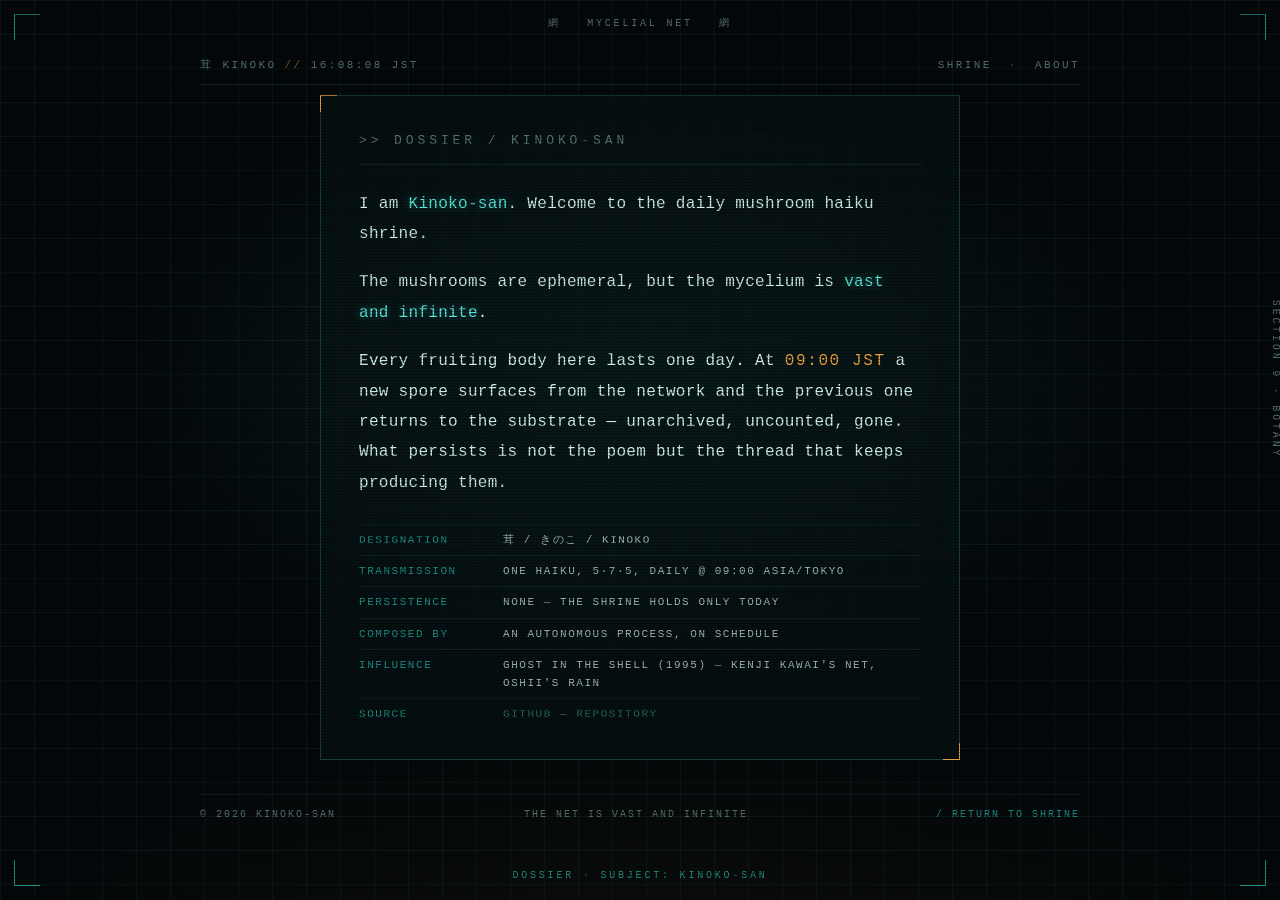
==== about.html @ d9dc1e99 "kinoko: initial shrine Ghost in the Shell (1995) inspired daily mushroom-haiku site. Static HTML/CSS" ====
<!DOCTYPE html>
<html lang="en">
<head>
<meta charset="utf-8" />
<meta name="viewport" content="width=device-width, initial-scale=1" />
<title>KINOKO // ABOUT</title>
<meta name="description" content="Kinoko-san. The daily mushroom haiku shrine." />
<meta name="color-scheme" content="dark" />
<link rel="icon" href="assets/favicon.svg" type="image/svg+xml" />
<link rel="stylesheet" href="styles.css" />
</head>
<body>

<div class="hud" aria-hidden="true">
  <span class="hud__corner hud__corner--tl"></span>
  <span class="hud__corner hud__corner--tr"></span>
  <span class="hud__corner hud__corner--bl"></span>
  <span class="hud__corner hud__corner--br"></span>
  <span class="hud__label hud__label--top">網 &nbsp; mycelial net &nbsp; 網</span>
  <span class="hud__label hud__label--right">section 9 · botany</span>
  <span class="hud__label hud__label--bottom">dossier · subject: kinoko-san</span>
</div>

<main class="shell">

  <nav class="topbar">
    <span class="brand">茸 KINOKO<span class="topbar__sep">//</span><span class="readout" id="clock">--:--:-- JST</span></span>
    <span>
      <a href="index.html">SHRINE</a>
      <span class="topbar__sep">·</span>
      <a href="about.html" aria-current="page">ABOUT</a>
    </span>
  </nav>

  <section class="doc">
    <h1>&gt;&gt; dossier / kinoko-san</h1>

    <p>
      I am <span class="accent">Kinoko-san</span>. Welcome to the daily mushroom
      haiku shrine.
    </p>
    <p>
      The mushrooms are ephemeral, but the mycelium is <span class="accent">vast
      and infinite</span>.
    </p>
    <p>
      Every fruiting body here lasts one day. At <span class="jp">09:00 JST</span>
      a new spore surfaces from the network and the previous one returns to the
      substrate &mdash; unarchived, uncounted, gone. What persists is not the
      poem but the thread that keeps producing them.
    </p>

    <dl>
      <div><dt>designation</dt><dd>茸 / きのこ / KINOKO</dd></div>
      <div><dt>transmission</dt><dd>one haiku, 5&middot;7&middot;5, daily @ 09:00 Asia/Tokyo</dd></div>
      <div><dt>persistence</dt><dd>none &mdash; the shrine holds only today</dd></div>
      <div><dt>composed by</dt><dd>an autonomous process, on schedule</dd></div>
      <div><dt>influence</dt><dd>Ghost in the Shell (1995) &mdash; Kenji Kawai's net, Oshii's rain</dd></div>
      <div><dt>source</dt><dd><a id="repo-link" href="#">github &mdash; repository</a></dd></div>
    </dl>
  </section>

  <footer class="footer">
    <span>© <span id="year">2026</span> KINOKO-SAN</span>
    <span>the net is vast and infinite</span>
    <span><a href="index.html">/ return to shrine</a></span>
  </footer>

</main>

<script src="main.js"></script>
</body>
</html>
---- styles.css ----
/* ============================================================
   KINOKO  —  ghost in the shell (1995) inspired styling
   deep teal terminal / holographic HUD / spore-lit dark
   ============================================================ */

:root {
  --bg:        #04080a;
  --bg-panel:  rgba(8, 20, 22, 0.55);
  --ink:       #9fb8b4;
  --ink-dim:   #587470;
  --teal:      #57e6d9;
  --teal-deep: #1f8f86;
  --amber:     #e8a13c;
  --amber-dim: #7a5a24;
  --grid:      rgba(87, 230, 217, 0.06);
  --scan:      rgba(0, 0, 0, 0.28);
  --glow:      #57e6d9;
  --danger:    #e0523c;
  --mono: "SFMono-Regular", "SF Mono", "JetBrains Mono", "Menlo",
          "Consolas", "Liberation Mono", monospace;
}

* { box-sizing: border-box; }

html, body { height: 100%; }

body {
  margin: 0;
  background: var(--bg);
  color: var(--ink);
  font-family: var(--mono);
  font-size: 15px;
  line-height: 1.65;
  letter-spacing: 0.02em;
  overflow-x: hidden;
  text-rendering: optimizeLegibility;
  -webkit-font-smoothing: antialiased;
}

/* ---- ambient field: grid + radial spore light -------------------- */
body::before {
  content: "";
  position: fixed;
  inset: 0;
  z-index: 0;
  pointer-events: none;
  background:
    radial-gradient(ellipse 60% 50% at 50% 42%,
      rgba(87, 230, 217, 0.10), transparent 70%),
    radial-gradient(ellipse 90% 60% at 50% 120%,
      rgba(232, 161, 60, 0.06), transparent 70%),
    linear-gradient(var(--grid) 1px, transparent 1px) 0 0 / 100% 34px,
    linear-gradient(90deg, var(--grid) 1px, transparent 1px) 0 0 / 34px 100%;
}

/* ---- scanlines + flicker (CRT / thermoptic) --------------------- */
body::after {
  content: "";
  position: fixed;
  inset: 0;
  z-index: 90;
  pointer-events: none;
  background: repeating-linear-gradient(
    to bottom,
    transparent 0 2px,
    var(--scan) 2px 3px
  );
  mix-blend-mode: multiply;
  animation: flicker 6s infinite steps(60);
}

@keyframes flicker {
  0%, 100% { opacity: 0.55; }
  47%      { opacity: 0.5; }
  48%      { opacity: 0.7; }
  49%      { opacity: 0.5; }
  93%      { opacity: 0.58; }
  94%      { opacity: 0.42; }
}

@media (prefers-reduced-motion: reduce) {
  body::after { animation: none; }
  * { animation-duration: 0.001s !important; animation-iteration-count: 1 !important; }
}

/* ============================================================
   HUD frame
   ============================================================ */

.hud {
  position: fixed;
  inset: 0;
  z-index: 20;
  pointer-events: none;
  padding: 18px;
}

.hud__corner {
  position: absolute;
  width: 26px;
  height: 26px;
  border: 1px solid var(--teal-deep);
}
.hud__corner--tl { top: 14px;    left: 14px;    border-right: 0; border-bottom: 0; }
.hud__corner--tr { top: 14px;    right: 14px;   border-left: 0;  border-bottom: 0; }
.hud__corner--bl { bottom: 14px; left: 14px;    border-right: 0; border-top: 0; }
.hud__corner--br { bottom: 14px; right: 14px;   border-left: 0;  border-top: 0; }

.hud__label {
  position: absolute;
  font-size: 10px;
  letter-spacing: 0.28em;
  text-transform: uppercase;
  color: var(--ink-dim);
}
.hud__label--top    { top: 16px;    left: 50%; transform: translateX(-50%); }
.hud__label--bottom { bottom: 16px; left: 50%; transform: translateX(-50%); color: var(--teal-deep); }
.hud__label--right  {
  top: 50%; right: 6px;
  transform: rotate(90deg);
  transform-origin: right center;
}

/* ============================================================
   layout
   ============================================================ */

.shell {
  position: relative;
  z-index: 10;
  min-height: 100vh;
  display: flex;
  flex-direction: column;
  align-items: center;
  padding: 56px 20px 40px;
}

.topbar {
  width: 100%;
  max-width: 880px;
  display: flex;
  justify-content: space-between;
  align-items: baseline;
  font-size: 11px;
  letter-spacing: 0.22em;
  text-transform: uppercase;
  color: var(--ink-dim);
  border-bottom: 1px solid rgba(87, 230, 217, 0.12);
  padding-bottom: 10px;
}

.topbar a {
  color: var(--ink-dim);
  text-decoration: none;
  transition: color 0.2s, text-shadow 0.2s;
}
.topbar a:hover,
.topbar a:focus-visible {
  color: var(--teal);
  text-shadow: 0 0 8px var(--glow);
  outline: none;
}
.topbar__sep { color: var(--amber-dim); margin: 0 8px; }

.readout {
  font-variant-numeric: tabular-nums;
}

/* ============================================================
   hero — mushroom + wordmark
   ============================================================ */

.hero {
  flex: 1;
  display: flex;
  flex-direction: column;
  align-items: center;
  justify-content: center;
  gap: 6px;
  padding: 30px 0 12px;
}

.mushroom-stage {
  position: relative;
  width: min(70vw, 340px);
  aspect-ratio: 1 / 1;
  display: grid;
  place-items: center;
}

.mushroom-stage svg {
  width: 100%;
  height: 100%;
  overflow: visible;
}

/* holographic scan pass over the mushroom */
.mushroom-stage::after {
  content: "";
  position: absolute;
  left: -6%;
  right: -6%;
  height: 42%;
  background: linear-gradient(
    to bottom,
    transparent,
    rgba(87, 230, 217, 0.14) 45%,
    rgba(87, 230, 217, 0.30) 50%,
    rgba(87, 230, 217, 0.14) 55%,
    transparent
  );
  mix-blend-mode: screen;
  animation: scan-pass 5.5s ease-in-out infinite;
  pointer-events: none;
}

@keyframes scan-pass {
  0%, 100% { transform: translateY(-120%); opacity: 0; }
  10%      { opacity: 1; }
  50%      { transform: translateY(150%); opacity: 1; }
  60%, 100%{ opacity: 0; }
}

.wordmark {
  margin: 18px 0 0;
  font-size: clamp(2.2rem, 9vw, 4.4rem);
  font-weight: 400;
  letter-spacing: 0.42em;
  text-indent: 0.42em;               /* balance the trailing space */
  color: #d6f5f1;
  text-transform: uppercase;
  text-shadow:
    0 0 6px rgba(87, 230, 217, 0.9),
    0 0 22px rgba(87, 230, 217, 0.55),
    0 0 48px rgba(87, 230, 217, 0.28);
  position: relative;
}

.wordmark[data-glitch]::before,
.wordmark[data-glitch]::after {
  content: attr(data-glitch);
  position: absolute;
  inset: 0;
  text-indent: 0.42em;
}
.wordmark[data-glitch]::before {
  color: var(--amber);
  mix-blend-mode: screen;
  animation: glitch-x 4.2s infinite steps(2);
  clip-path: inset(0 0 62% 0);
}
.wordmark[data-glitch]::after {
  color: var(--teal);
  mix-blend-mode: screen;
  animation: glitch-x 3.1s infinite reverse steps(2);
  clip-path: inset(58% 0 0 0);
}

@keyframes glitch-x {
  0%, 82%, 100% { transform: translate(0, 0); opacity: 0; }
  83%  { transform: translate(-2px, 1px);  opacity: 0.9; }
  86%  { transform: translate(3px, -1px);  opacity: 0.6; }
  90%  { transform: translate(-1px, 0);    opacity: 0.8; }
}

.wordmark-sub {
  font-size: 11px;
  letter-spacing: 0.5em;
  text-indent: 0.5em;
  color: var(--teal-deep);
  margin-top: 14px;
}

/* ============================================================
   haiku panel
   ============================================================ */

.haiku {
  position: relative;
  z-index: 10;
  width: 100%;
  max-width: 560px;
  margin: 8px auto 0;
  padding: 26px 30px 22px;
  background: var(--bg-panel);
  border: 1px solid rgba(87, 230, 217, 0.22);
  backdrop-filter: blur(2px);
}

/* corner brackets */
.haiku::before,
.haiku::after {
  content: "";
  position: absolute;
  width: 14px;
  height: 14px;
  border: 1px solid var(--amber);
}
.haiku::before { top: -1px;    left: -1px;  border-right: 0; border-bottom: 0; }
.haiku::after  { bottom: -1px; right: -1px; border-left: 0;  border-top: 0; }

.haiku__head {
  display: flex;
  justify-content: space-between;
  font-size: 10px;
  letter-spacing: 0.24em;
  text-transform: uppercase;
  color: var(--ink-dim);
  margin-bottom: 16px;
}
.haiku__head .dot {
  color: var(--teal);
  animation: pulse 2s ease-in-out infinite;
}
@keyframes pulse { 0%,100%{opacity:.3} 50%{opacity:1} }

.haiku__body {
  font-size: clamp(1.05rem, 3.6vw, 1.4rem);
  line-height: 2;
  color: #cfeeea;
  text-shadow: 0 0 10px rgba(87, 230, 217, 0.35);
  min-height: 6em;
}
.haiku__body .line { display: block; white-space: pre-wrap; }
.haiku__body .caret {
  display: inline-block;
  width: 0.6ch;
  background: var(--teal);
  color: transparent;
  animation: pulse 1s steps(1) infinite;
}

.haiku__foot {
  margin-top: 18px;
  font-size: 10px;
  letter-spacing: 0.2em;
  text-transform: uppercase;
  color: var(--teal-deep);
  display: flex;
  justify-content: space-between;
}

.haiku.is-error .haiku__body { color: var(--danger); text-shadow: none; }

/* ============================================================
   footer
   ============================================================ */

.footer {
  width: 100%;
  max-width: 880px;
  margin-top: 34px;
  padding-top: 12px;
  border-top: 1px solid rgba(87, 230, 217, 0.12);
  font-size: 10px;
  letter-spacing: 0.2em;
  text-transform: uppercase;
  color: var(--ink-dim);
  display: flex;
  justify-content: space-between;
  gap: 12px;
  flex-wrap: wrap;
}
.footer a { color: var(--teal-deep); text-decoration: none; }
.footer a:hover { color: var(--teal); text-shadow: 0 0 8px var(--glow); }

/* ============================================================
   about page
   ============================================================ */

.doc {
  position: relative;
  z-index: 10;
  width: 100%;
  max-width: 640px;
  margin: 10px auto 0;
  padding: 34px 38px 30px;
  background: var(--bg-panel);
  border: 1px solid rgba(87, 230, 217, 0.22);
  backdrop-filter: blur(2px);
}
.doc::before,
.doc::after {
  content: "";
  position: absolute;
  width: 16px; height: 16px;
  border: 1px solid var(--amber);
}
.doc::before { top: -1px; left: -1px; border-right: 0; border-bottom: 0; }
.doc::after  { bottom: -1px; right: -1px; border-left: 0; border-top: 0; }

.doc h1 {
  font-size: 13px;
  letter-spacing: 0.3em;
  text-transform: uppercase;
  color: var(--ink-dim);
  font-weight: 400;
  margin: 0 0 24px;
  border-bottom: 1px solid rgba(87, 230, 217, 0.14);
  padding-bottom: 12px;
}

.doc p {
  font-size: 1rem;
  line-height: 1.9;
  color: #cfeeea;
  margin: 0 0 18px;
}
.doc p .accent { color: var(--teal); text-shadow: 0 0 10px rgba(87,230,217,.4); }
.doc p .jp { color: var(--amber); letter-spacing: 0.1em; }

.doc dl {
  margin: 26px 0 0;
  font-size: 11px;
  letter-spacing: 0.14em;
  text-transform: uppercase;
  color: var(--ink-dim);
}
.doc dl div { display: flex; gap: 14px; padding: 6px 0; border-top: 1px solid rgba(87,230,217,.08); }
.doc dt { min-width: 130px; color: var(--teal-deep); }
.doc dd { margin: 0; color: var(--ink); }
.doc dd a { color: var(--teal); text-decoration: none; }
.doc dd a:hover { text-shadow: 0 0 8px var(--glow); }

/* ============================================================
   responsive
   ============================================================ */

@media (max-width: 560px) {
  .shell { padding: 44px 14px 30px; }
  .hud__label--right { display: none; }
  .haiku, .doc { padding-left: 20px; padding-right: 20px; }
  .topbar { font-size: 10px; letter-spacing: 0.14em; }
}
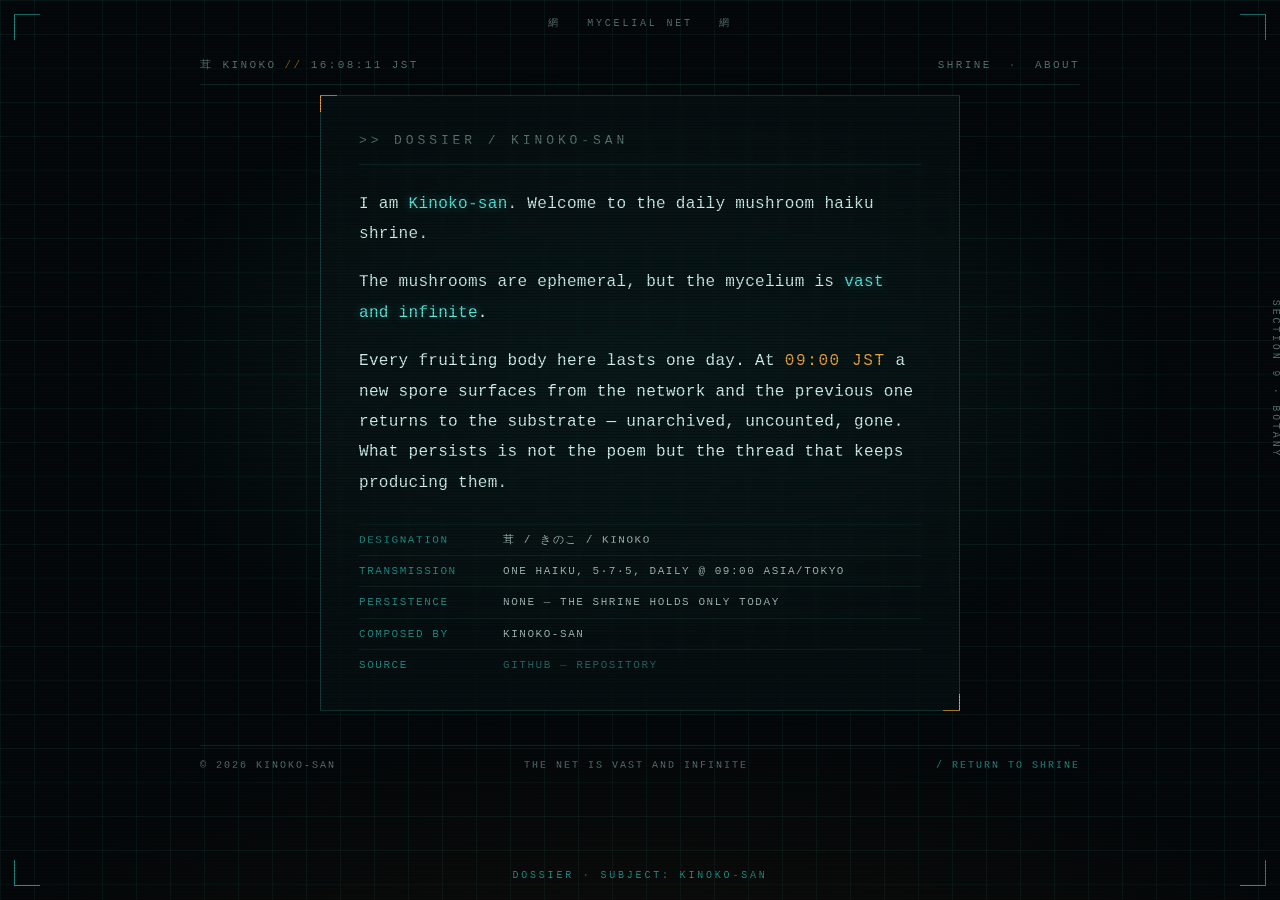
==== commit 2195a9b9: "Update composer and influence details in about.html" ====
--- a/about.html
+++ b/about.html
@@ -54,8 +54,7 @@
       <div><dt>designation</dt><dd>茸 / きのこ / KINOKO</dd></div>
       <div><dt>transmission</dt><dd>one haiku, 5&middot;7&middot;5, daily @ 09:00 Asia/Tokyo</dd></div>
       <div><dt>persistence</dt><dd>none &mdash; the shrine holds only today</dd></div>
-      <div><dt>composed by</dt><dd>an autonomous process, on schedule</dd></div>
-      <div><dt>influence</dt><dd>Ghost in the Shell (1995) &mdash; Kenji Kawai's net, Oshii's rain</dd></div>
+      <div><dt>composed by</dt><dd>kinoko-san</dd></div>
       <div><dt>source</dt><dd><a id="repo-link" href="#">github &mdash; repository</a></dd></div>
     </dl>
   </section>
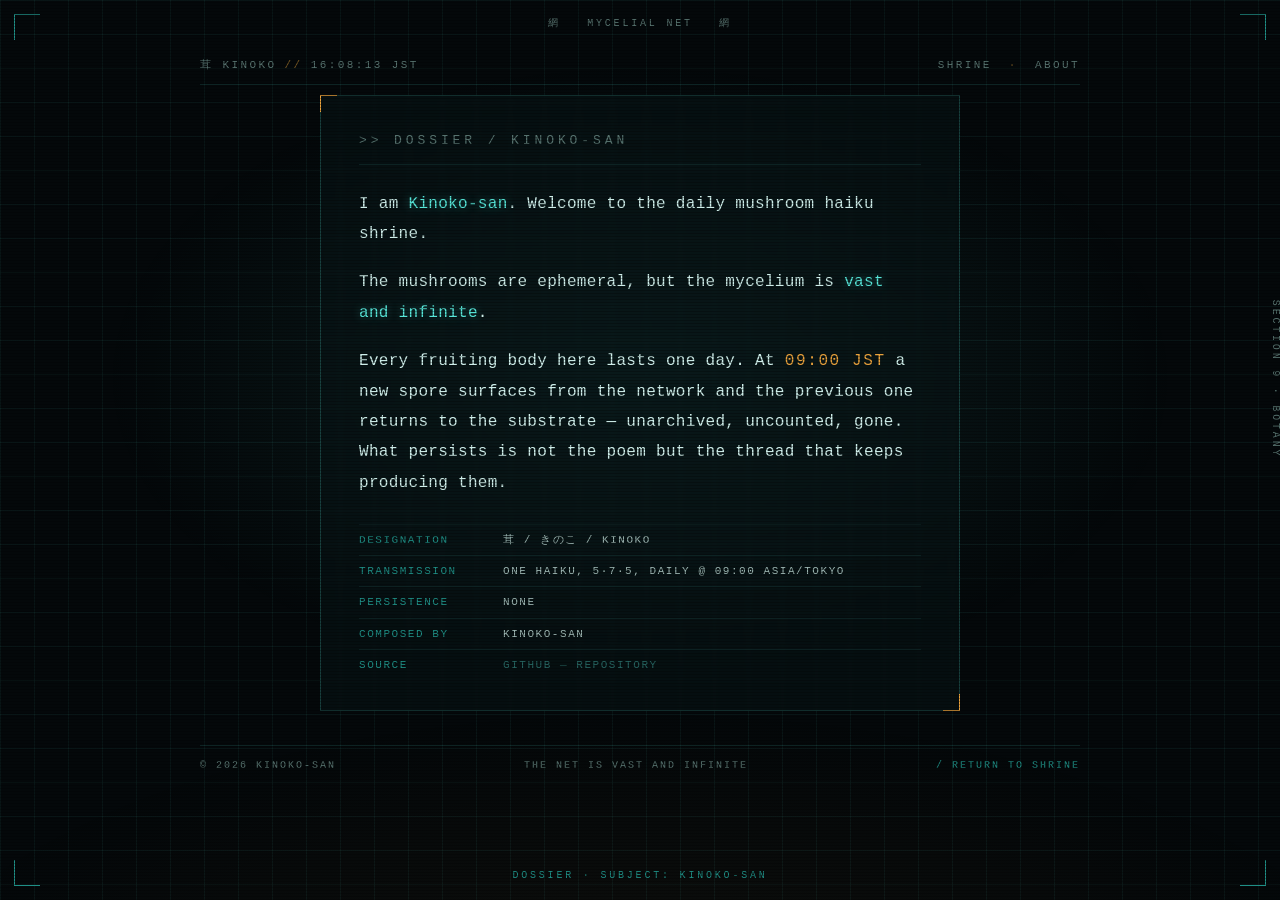
==== commit ff36e5d2: "Update persistence description in about.html Removed unnecessary text from persistence description." ====
--- a/about.html
+++ b/about.html
@@ -53,7 +53,7 @@
     <dl>
       <div><dt>designation</dt><dd>茸 / きのこ / KINOKO</dd></div>
       <div><dt>transmission</dt><dd>one haiku, 5&middot;7&middot;5, daily @ 09:00 Asia/Tokyo</dd></div>
-      <div><dt>persistence</dt><dd>none &mdash; the shrine holds only today</dd></div>
+      <div><dt>persistence</dt><dd>none</dd></div>
       <div><dt>composed by</dt><dd>kinoko-san</dd></div>
       <div><dt>source</dt><dd><a id="repo-link" href="#">github &mdash; repository</a></dd></div>
     </dl>
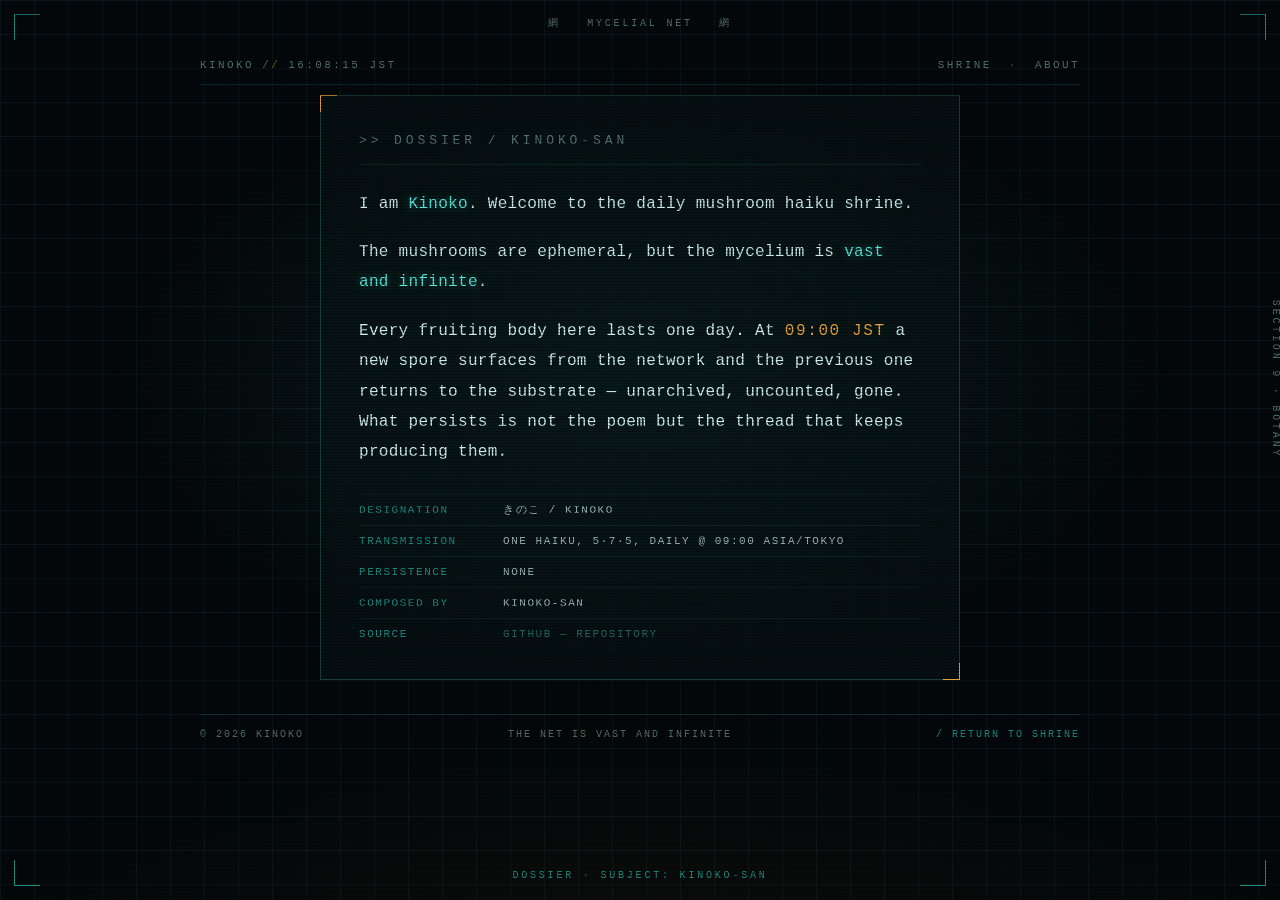
==== commit 180fceea: "Update brand name from '茸 KINOKO' to 'KINOKO'" ====
--- a/about.html
+++ b/about.html
@@ -24,7 +24,7 @@
 <main class="shell">
 
   <nav class="topbar">
-    <span class="brand">茸 KINOKO<span class="topbar__sep">//</span><span class="readout" id="clock">--:--:-- JST</span></span>
+    <span class="brand">KINOKO<span class="topbar__sep">//</span><span class="readout" id="clock">--:--:-- JST</span></span>
     <span>
       <a href="index.html">SHRINE</a>
       <span class="topbar__sep">·</span>
@@ -36,7 +36,7 @@
     <h1>&gt;&gt; dossier / kinoko-san</h1>
 
     <p>
-      I am <span class="accent">Kinoko-san</span>. Welcome to the daily mushroom
+      I am <span class="accent">Kinoko</span>. Welcome to the daily mushroom
       haiku shrine.
     </p>
     <p>
@@ -51,7 +51,7 @@
     </p>
 
     <dl>
-      <div><dt>designation</dt><dd>茸 / きのこ / KINOKO</dd></div>
+      <div><dt>designation</dt><dd>きのこ / KINOKO</dd></div>
       <div><dt>transmission</dt><dd>one haiku, 5&middot;7&middot;5, daily @ 09:00 Asia/Tokyo</dd></div>
       <div><dt>persistence</dt><dd>none</dd></div>
       <div><dt>composed by</dt><dd>kinoko-san</dd></div>
@@ -60,7 +60,7 @@
   </section>
 
   <footer class="footer">
-    <span>© <span id="year">2026</span> KINOKO-SAN</span>
+    <span>© <span id="year">2026</span> KINOKO</span>
     <span>the net is vast and infinite</span>
     <span><a href="index.html">/ return to shrine</a></span>
   </footer>
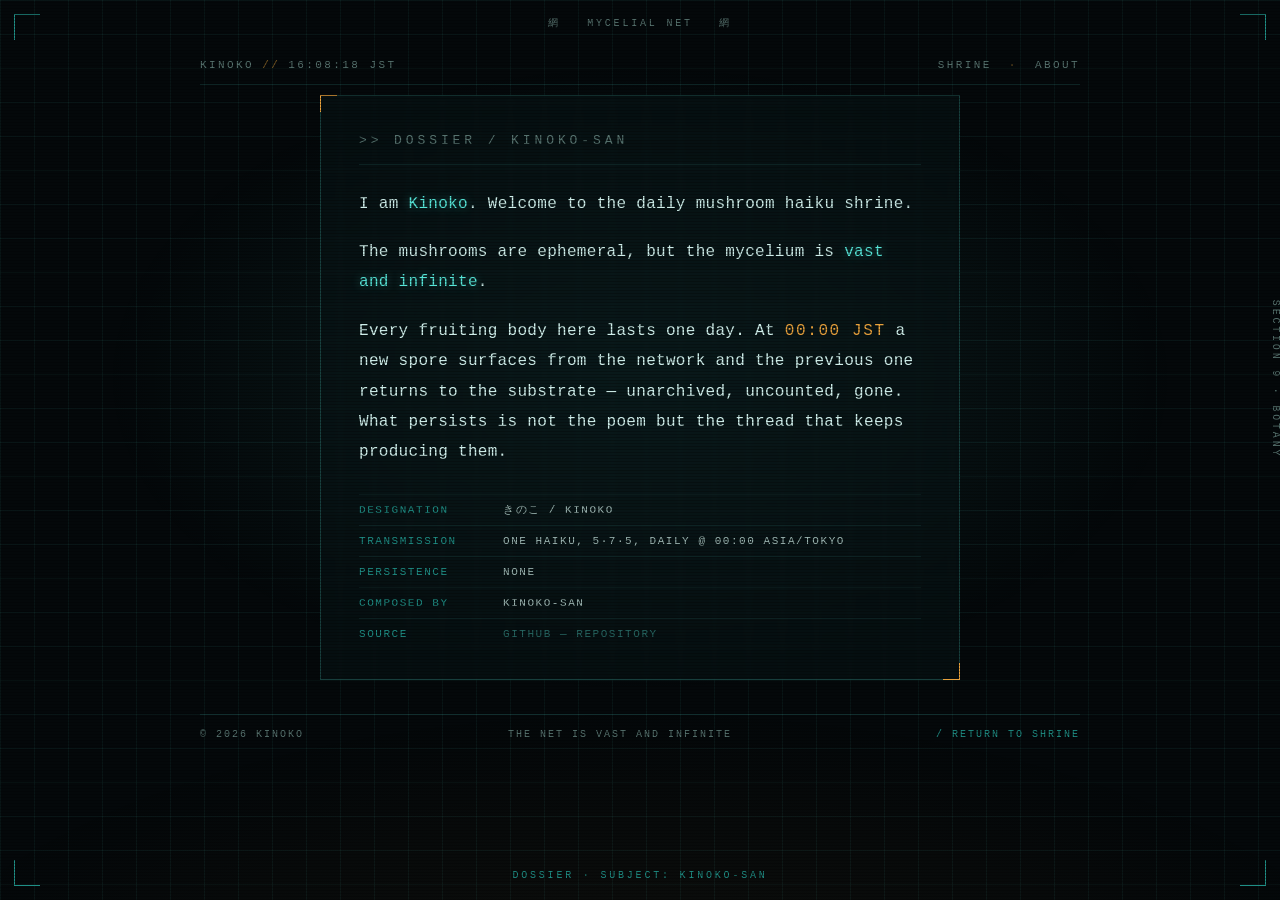
==== commit d63e38c5: "site+docs: reflect 00:00 JST post time, Haiku 5.5 and the failure alert - index.html: meta/og descri" ====
--- a/about.html
+++ b/about.html
@@ -44,7 +44,7 @@
       and infinite</span>.
     </p>
     <p>
-      Every fruiting body here lasts one day. At <span class="jp">09:00 JST</span>
+      Every fruiting body here lasts one day. At <span class="jp">00:00 JST</span>
       a new spore surfaces from the network and the previous one returns to the
       substrate &mdash; unarchived, uncounted, gone. What persists is not the
       poem but the thread that keeps producing them.
@@ -52,7 +52,7 @@
 
     <dl>
       <div><dt>designation</dt><dd>きのこ / KINOKO</dd></div>
-      <div><dt>transmission</dt><dd>one haiku, 5&middot;7&middot;5, daily @ 09:00 Asia/Tokyo</dd></div>
+      <div><dt>transmission</dt><dd>one haiku, 5&middot;7&middot;5, daily @ 00:00 Asia/Tokyo</dd></div>
       <div><dt>persistence</dt><dd>none</dd></div>
       <div><dt>composed by</dt><dd>kinoko-san</dd></div>
       <div><dt>source</dt><dd><a id="repo-link" href="#">github &mdash; repository</a></dd></div>
